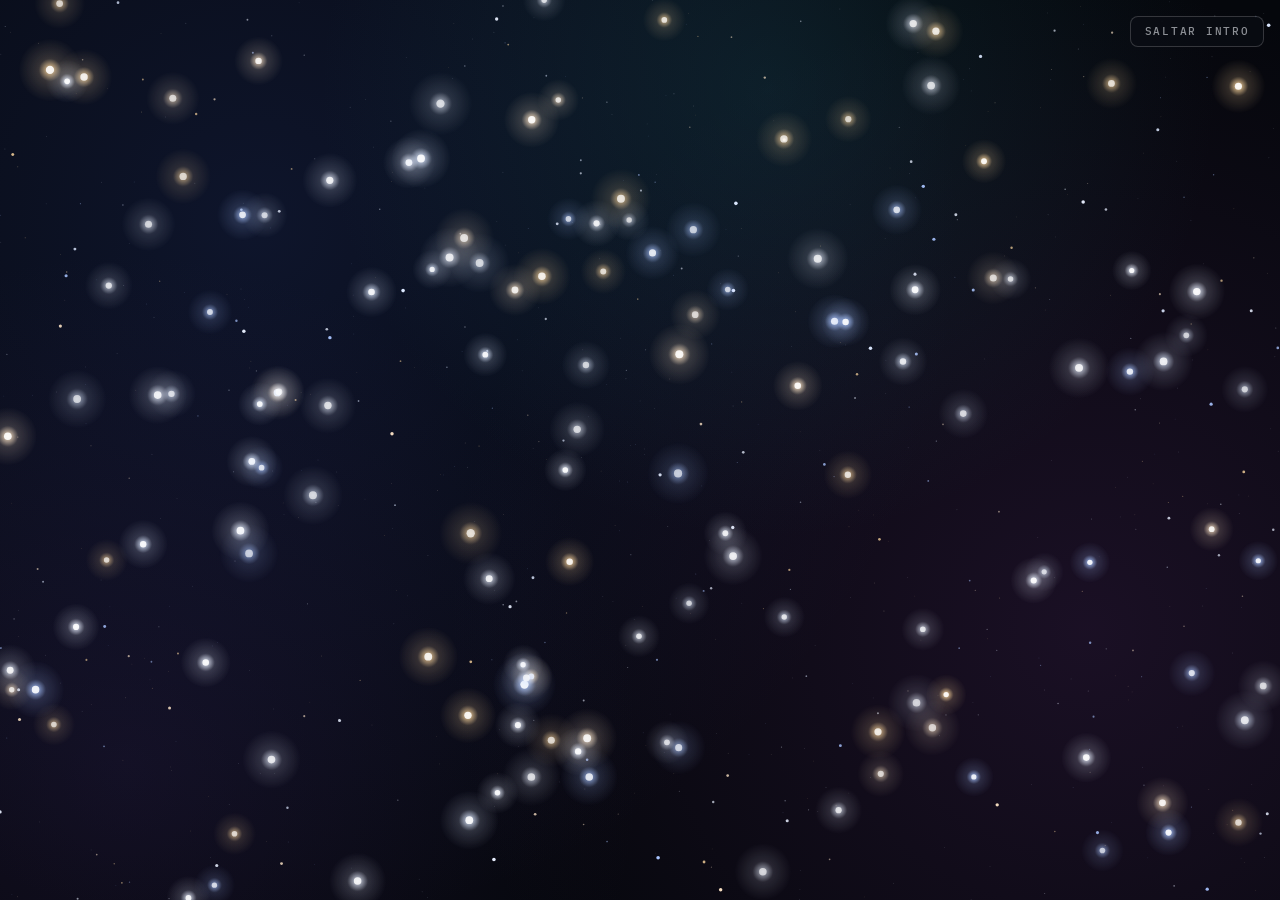
==== intro.html @ cb4dc79b "Intro animado (prueba): las estrellas forman ORDENA, TEJE y DESPIERTA y nace M42 antes del logo Pági" ====
<!doctype html>
<html lang="es">
<head>
<meta charset="utf-8">
<meta name="viewport" content="width=device-width, initial-scale=1, viewport-fit=cover">
<title>Astraloom · Intro</title>
<link rel="preconnect" href="https://fonts.googleapis.com">
<link rel="preconnect" href="https://fonts.gstatic.com" crossorigin>
<link href="https://fonts.googleapis.com/css2?family=Cormorant+Garamond:wght@600&family=IBM+Plex+Mono:wght@400;500&family=Inter:wght@200;300;400;500&display=swap" rel="stylesheet">
<style>
  /* Astraloom · intro animado: las estrellas forman palabras jugando como en el juego.
     ORDENA (Aprendiz: las estrellas vuelan a sus huecos), TEJE (Tejedora: hilos de luz),
     DESPIERTA (las estrellas se reúnen y nace una nebulosa) y, al final, el logo. */
  :root { --noche: #05070c; --bruma: #e6e9ef; --bruma-suave: #e6e9ef99; --azul: #7fa8f0; color-scheme: dark; }
  * { box-sizing: border-box; }
  html, body { margin: 0; height: 100%; background: var(--noche); color: var(--bruma); overflow: hidden; font: 15px/1.5 'Inter', system-ui, sans-serif; }
  canvas { position: fixed; inset: 0; width: 100%; height: 100%; display: block; }
  .rotulo { position: fixed; left: 0; right: 0; bottom: max(14vh, 96px); text-align: center; padding: 0 16px; pointer-events: none; }
  .rotulo p { margin: 0; opacity: 0; transform: translateY(12px); transition: opacity .9s ease, transform .9s cubic-bezier(.2, .8, .2, 1); }
  .rotulo.visible p { opacity: 1; transform: none; }
  .rotulo.visible p + p { transition-delay: .25s; }
  .paso { font: 500 .72rem/1 'IBM Plex Mono', monospace; letter-spacing: .22em; text-transform: uppercase; color: var(--azul); margin-bottom: .7rem !important; }
  .frase { font-size: clamp(1rem, 3.6vw, 1.35rem); font-weight: 300; color: var(--bruma); }
  .final { position: fixed; left: 0; right: 0; top: 58%; text-align: center; padding: 0 16px; pointer-events: none; }
  .final > * { opacity: 0; transform: translateY(16px); transition: opacity 1s ease, transform 1s cubic-bezier(.2, .8, .2, 1); }
  .final.visible > * { opacity: 1; transform: none; }
  .final.visible > :nth-child(2) { transition-delay: .35s; }
  .final.visible > :nth-child(3) { transition-delay: .8s; }
  .marca { font: 600 clamp(2.6rem, 10vw, 4.2rem)/1.1 'Cormorant Garamond', Georgia, serif; margin: 0; letter-spacing: .01em; }
  .lema { color: var(--bruma-suave); margin: .3rem 0 1.6rem; font-size: clamp(.95rem, 3.4vw, 1.1rem); }
  .botones { display: flex; gap: .75rem; justify-content: center; flex-wrap: wrap; pointer-events: auto; }
  .boton { font: inherit; font-size: 1rem; padding: .75rem 1.2rem; min-width: 150px; border-radius: 8px; border: 1px solid #ffffff2e; background: #0a0d15b3; color: var(--bruma); cursor: pointer; text-decoration: none; }
  .boton:hover { border-color: #dce3f0; }
  .boton.principal { background: var(--azul); border-color: var(--azul); color: var(--noche); font-weight: 600; }
  .saltar { position: fixed; top: max(16px, env(safe-area-inset-top)); right: 16px; font: 500 .72rem/1 'IBM Plex Mono', monospace; letter-spacing: .16em; text-transform: uppercase; padding: .6rem .9rem; border-radius: 8px; border: 1px solid #ffffff2e; background: #0a0d15b3; color: var(--bruma-suave); cursor: pointer; transition: opacity .6s; }
  .saltar:hover { color: #fff; border-color: #ffffff59; }
  .saltar.oculto { opacity: 0; pointer-events: none; }
</style>
</head>
<body>
<canvas id="cielo" aria-hidden="true"></canvas>
<button class="saltar" id="saltar">Saltar intro</button>
<div class="rotulo" id="rotulo" aria-live="polite"><p class="paso"></p><p class="frase"></p></div>
<div class="final" id="final">
  <h1 class="marca">Astraloom</h1>
  <p class="lema">Devuelve las estrellas a su sitio y teje el cielo.</p>
  <div class="botones">
    <button class="boton" id="repetir">Ver otra vez</button>
    <a class="boton principal" href="https://claude.ai/artifact/EiVPPhq5S6vF5J548GAdyu" target="_top">Entrar al cielo</a>
  </div>
</div>
<script type="module">
// La nebulosa del final es la de Orión (M42), pintada con el mismo código que el juego.
import { pintarObjeto } from './src/nebulosas.js';

const M42 = { id: 'M42', forma: 'nebulosa_difusa', colores: [
  { hex: '#e0476a', peso: 0.55 }, { hex: '#3fd0c0', peso: 0.25 }, { hex: '#6f8fe8', peso: 0.15 }, { hex: '#2a1c22', peso: 0.05 }] };

{
  const lienzo = document.getElementById('cielo');
  const ctx = lienzo.getContext('2d');
  const rotulo = document.getElementById('rotulo');
  const final = document.getElementById('final');
  const saltar = document.getElementById('saltar');

  // ---------- utilidades ----------
  const clamp = (x, a = 0, b = 1) => Math.max(a, Math.min(b, x));
  const tramo = (t, a, b) => clamp((t - a) / (b - a));           // 0→1 entre a y b
  const suave = x => x * x * (3 - 2 * x);
  const suave3 = x => x < .5 ? 4 * x * x * x : 1 - Math.pow(-2 * x + 2, 3) / 2;
  const entra = x => x * x * x;                                  // acelera (se reúnen)
  const sale = x => 1 - Math.pow(1 - x, 3);
  function azar(semilla) { let s = semilla >>> 0; return () => ((s = (s * 1664525 + 1013904223) >>> 0) / 4294967296); }
  const r = azar(7);
  const gauss = () => { let u = 0; for (let i = 0; i < 6; i++) u += r(); return u - 3; };

  let W = 0, H = 0, dpr = 1;
  let fondo = null, nebulosa = null, brillos = {};
  let palabras = {}, estrellas = [], particulas = [];
  const POOL = 140;
  const TONOS = ['#e8efff', '#e8efff', '#dce8ff', '#a9c4ff', '#ffe6c8', '#ffd9a0'];

  // ---------- sprites de brillo (uno por color) ----------
  function sprite(hex) {
    if (brillos[hex]) return brillos[hex];
    const c = document.createElement('canvas'); c.width = c.height = 64;
    const g = c.getContext('2d'), grd = g.createRadialGradient(32, 32, 0, 32, 32, 32);
    grd.addColorStop(0, hex); grd.addColorStop(.12, hex + 'cc'); grd.addColorStop(.35, hex + '33'); grd.addColorStop(1, hex + '00');
    g.fillStyle = grd; g.fillRect(0, 0, 64, 64);
    return (brillos[hex] = c);
  }

  // ---------- fondo: espacio profundo con estrellas tenues ----------
  function pintarFondo() {
    fondo = document.createElement('canvas'); fondo.width = W * dpr; fondo.height = H * dpr;
    const g = fondo.getContext('2d'); g.scale(dpr, dpr);
    g.fillStyle = '#05070c'; g.fillRect(0, 0, W, H);
    const rr = azar(11);
    for (const [x, y, rad, col] of [[.2, .25, .55, '#2a3f8a'], [.85, .7, .5, '#5a2a6e'], [.6, .1, .35, '#1f5d6b'], [.1, .85, .4, '#3a2560']]) {
      const grd = g.createRadialGradient(x * W, y * H, 0, x * W, y * H, rad * Math.max(W, H));
      grd.addColorStop(0, col + '40'); grd.addColorStop(1, col + '00');
      g.fillStyle = grd; g.fillRect(0, 0, W, H);
    }
    const n = Math.round(W * H / 1800);
    for (let i = 0; i < n; i++) {
      const b = Math.pow(rr(), 5), x = rr() * W, y = rr() * H;
      g.globalAlpha = .25 + b * .75; g.fillStyle = TONOS[(rr() * TONOS.length) | 0];
      g.beginPath(); g.arc(x, y, .4 + b * 1.4, 0, Math.PI * 2); g.fill();
    }
    g.globalAlpha = 1;
  }

  // ---------- nebulosa: M42 pintada punto a punto, como al despertarla en el juego ----------
  function pintarNebulosa() { nebulosa = pintarObjeto(M42, 900, 1.3); }

  function gaussR(rr) { let u = 0; for (let i = 0; i < 6; i++) u += rr(); return (u - 3) / 1.4; }
  function hexA(hex, a) { const n = parseInt(hex.slice(1), 16); return `rgba(${n >> 16},${(n >> 8) & 255},${n & 255},${a})`; }

  // ---------- palabras hechas de estrellas ----------
  // Se escribe la palabra con letra fina en un lienzo oculto, se toman puntos repartidos
  // por sus trazos (muestreo del punto más lejano) y cada letra se une como una
  // constelación (árbol de distancias mínimas).
  function muestrear(texto, porLetra) {
    const c = document.createElement('canvas'); c.width = W; c.height = H;
    const g = c.getContext('2d');
    let fs = Math.min(H * .26, 200);
    g.font = `200 ${fs}px Inter, system-ui, sans-serif`;
    const ancho = g.measureText(texto).width;
    if (ancho > W * .92) fs *= W * .92 / ancho;
    g.font = `200 ${fs}px Inter, system-ui, sans-serif`;
    // En pantallas estrechas las letras salen pequeñas: menos estrellas por letra, para que se lean.
    porLetra = Math.min(porLetra, Math.max(8, Math.round(fs / 6.5)));
    const total = g.measureText(texto).width, x0 = (W - total) / 2, y0 = H * .42;
    g.textBaseline = 'middle'; g.fillStyle = '#fff';
    // límites de cada letra
    const limites = []; let acum = x0;
    for (const ch of texto) { const w = g.measureText(ch).width; limites.push([acum, acum + w]); acum += w; }
    g.fillText(texto, x0, y0);
    const datos = g.getImageData(0, 0, W, H).data, paso = Math.max(1, Math.round(fs / 90));
    const cand = [];
    for (let y = 0; y < H; y += paso) for (let x = 0; x < W; x += paso) if (datos[(y * W + x) * 4 + 3] > 140) cand.push([x, y]);
    const puntos = [];
    limites.forEach(([a, b], li) => {
      const mios = cand.filter(([x]) => x >= a && x < b);
      if (!mios.length) return;
      // punto más lejano: empieza por el de más arriba a la izquierda
      const elegidos = [mios.reduce((m, p) => (p[0] + p[1] < m[0] + m[1] ? p : m))];
      const dist = mios.map(p => Math.hypot(p[0] - elegidos[0][0], p[1] - elegidos[0][1]));
      while (elegidos.length < porLetra) {
        let k = 0; for (let i = 1; i < mios.length; i++) if (dist[i] > dist[k]) k = i;
        if (dist[k] < fs * .04) break;
        elegidos.push(mios[k]);
        for (let i = 0; i < mios.length; i++) dist[i] = Math.min(dist[i], Math.hypot(mios[i][0] - mios[k][0], mios[i][1] - mios[k][1]));
      }
      const base = puntos.length;
      elegidos.forEach(p => puntos.push({ x: p[0], y: p[1], letra: li }));
      // árbol de distancias mínimas (Prim) dentro de la letra: sus aristas son los hilos
      const locales = [];
      const n = elegidos.length, dentro = [0], fuera = new Set(Array.from({ length: n - 1 }, (_, i) => i + 1));
      while (fuera.size) {
        let mejor = null;
        for (const i of dentro) for (const j of fuera) {
          const d = Math.hypot(elegidos[i][0] - elegidos[j][0], elegidos[i][1] - elegidos[j][1]);
          if (!mejor || d < mejor[2]) mejor = [i, j, d];
        }
        dentro.push(mejor[1]); fuera.delete(mejor[1]);
        locales.push([mejor[0], mejor[1], mejor[2]]);
      }
      // Cierra las letras redondas (O, D…): une sus dos puntas sueltas.
      const grado = new Array(n).fill(0); locales.forEach(([a, b]) => { grado[a]++; grado[b]++; });
      const medio = locales.map(l => l[2]).sort((a, b) => a - b)[locales.length >> 1] || 0;
      const puntas = grado.map((g, i) => (g === 1 ? i : -1)).filter(i => i >= 0);
      if ('ODQB'.includes(texto[li])) for (let a = 0; a < puntas.length; a++) for (let b = a + 1; b < puntas.length; b++) {
        const A = elegidos[puntas[a]], B = elegidos[puntas[b]], d = Math.hypot(A[0] - B[0], A[1] - B[1]);
        if (d < medio * 5 && grado[puntas[a]] === 1 && grado[puntas[b]] === 1) { locales.push([puntas[a], puntas[b], d]); grado[puntas[a]]++; grado[puntas[b]]++; }
      }
      locales.forEach(([a, b]) => palabraAristas.push([base + a, base + b]));
    });
    const res = { puntos, aristas: palabraAristas, fs };
    palabraAristas = [];
    return res;
  }
  let palabraAristas = [];

  function preparar() {
    dpr = Math.min(2, devicePixelRatio || 1); W = innerWidth; H = innerHeight;
    lienzo.width = W * dpr; lienzo.height = H * dpr; ctx.setTransform(dpr, 0, 0, dpr, 0, 0);
    pintarFondo(); if (!nebulosa) pintarNebulosa();
    palabras = { ORDENA: muestrear('ORDENA', 13), TEJE: muestrear('TEJE', 15), DESPIERTA: muestrear('DESPIERTA', 13) };
    for (const p of Object.values(palabras)) p.orden = p.puntos.map((_, i) => i).sort((a, b) => p.puntos[a].x - p.puntos[b].x || p.puntos[a].y - p.puntos[b].y);
    // las estrellas del juego: empiezan sueltas por el cielo
    const rr = azar(3);
    estrellas = Array.from({ length: POOL }, (_, i) => ({
      x0: rr() * W, y0: rr() * H, deriva: [(rr() - .5) * 14, (rr() - .5) * 14],
      tono: TONOS[(rr() * TONOS.length) | 0], tam: .8 + rr() * .5, retraso: rr(), fase: rr() * 6.28,
    }));
    // partículas del estallido
    particulas = Array.from({ length: 130 }, () => {
      const ang = rr() * Math.PI * 2, v = 60 + rr() * Math.min(W, H) * .55;
      return { vx: Math.cos(ang) * v, vy: Math.sin(ang) * v, tam: .8 + rr() * 2, tono: ['#e0476a', '#3fd0c0', '#a9c4ff', '#ffffff'][(rr() * 4) | 0] };
    });
  }

  // Posición de cada estrella en la palabra: la i-ésima estrella va al i-ésimo punto de izquierda a derecha.
  function destino(palabra, i) {
    const p = palabras[palabra]; if (!p || i >= p.orden.length) return null;
    return p.puntos[p.orden[i]];
  }
  // A qué estrella le toca el punto k de una palabra (inverso de destino).
  function estrellaDe(palabra, k) { return palabras[palabra].orden.indexOf(k); }

  // ---------- guion (segundos) ----------
  const G = {
    ordena: [1.4, 6.6], teje: [6.6, 12.4], despierta: [12.4, 16.2], reunir: [16.2, 17.4],
    destello: 17.4, logo: [19.6, 22.6], fin: 23.2,
  };
  const ESCENAS = [
    [1.8, 6.3, '01 · Aprendiz', 'Devuelve cada estrella a su hueco'],
    [7.2, 12.0, '02 · Tejedora', 'Une sus estrellas con hilos de luz'],
    [13.0, 16.6, '03 · Despertar', 'y despierta lo que duerme en el cielo'],
  ];

  function posicion(e, i, t) {
    const dx = Math.sin(t * .2 + e.fase) * 6, dy = Math.cos(t * .17 + e.fase) * 6;
    const suelta = { x: e.x0 + e.deriva[0] * t + dx, y: e.y0 + e.deriva[1] * t + dy };
    // tramos: suelta → ORDENA → TEJE → DESPIERTA → centro
    const a = destino('ORDENA', i), b = destino('TEJE', i), c = destino('DESPIERTA', i);
    const cx = W / 2, cy = H * .42;
    let p = suelta, alfa = clamp(t / 1.2) * .9;
    const viaje = (desde, hasta, t0, dur) => {
      const u = suave3(tramo(t, t0 + e.retraso * .9, t0 + e.retraso * .9 + dur));
      if (!hasta) return { p: desde, u };
      // curva suave: se arquea un poco al viajar
      const mx = (desde.x + hasta.x) / 2 + (desde.y - hasta.y) * .18, my = (desde.y + hasta.y) / 2 + (hasta.x - desde.x) * .18;
      const x = (1 - u) * (1 - u) * desde.x + 2 * (1 - u) * u * mx + u * u * hasta.x;
      const y = (1 - u) * (1 - u) * desde.y + 2 * (1 - u) * u * my + u * u * hasta.y;
      return { p: { x, y }, u };
    };
    // 1) a los huecos de ORDENA
    let v = viaje(suelta, a, 2.0, 1.3); p = v.p;
    if (!a) alfa *= 1 - .75 * suave(tramo(t, 2, 3.5));
    // 2) a TEJE
    if (t > 6.6) { v = viaje(a || p, b, 6.6, 1.1); p = v.p; if (!b) alfa = .9 * (1 - suave(tramo(t, 6.6, 7.6))) + (a ? 0 : .22); }
    // 3) a DESPIERTA
    if (t > 12.4) { v = viaje(b || p, c, 12.4, 1.0); p = v.p; if (c) alfa = Math.max(alfa, suave(tramo(t, 12.4, 13.2)) * .9); }
    // 4) todas se reúnen en el centro y se apagan en el destello
    if (t > G.reunir[0]) {
      const u = entra(tramo(t, G.reunir[0] + e.retraso * .3, G.reunir[1]));
      p = { x: p.x + (cx - p.x) * u, y: p.y + (cy - p.y) * u };
      alfa *= c || a || b ? 1 : 0;
      if (t > G.destello) alfa = 0;
    }
    return { x: p.x, y: p.y, alfa: clamp(alfa) };
  }

  // ---------- dibujo de cada fotograma ----------
  function estrella(x, y, tam, tono, alfa, destello = 0) {
    if (alfa <= .01) return;
    const s = sprite(tono), R = tam * 9 * (1 + destello * .7);
    ctx.globalAlpha = alfa; ctx.drawImage(s, x - R, y - R, R * 2, R * 2);
    ctx.fillStyle = '#ffffff'; ctx.beginPath(); ctx.arc(x, y, tam * 1.15, 0, Math.PI * 2); ctx.fill();
    ctx.globalAlpha = 1;
  }

  function hilos(t, nombre, t0, dur, desvanece, pos) {
    const p = palabras[nombre];
    const E = p.aristas.length, cada = dur / E;
    const fuera = desvanece ? 1 - suave(tramo(t, desvanece, desvanece + .8)) : 1;
    if (fuera <= 0) return;
    ctx.lineCap = 'round';
    p.aristas.forEach(([ka, kb], j) => {
      const u = sale(tramo(t, t0 + j * cada, t0 + j * cada + .35));
      if (u <= 0) return;
      const A = pos[estrellaDe(nombre, ka)], B = pos[estrellaDe(nombre, kb)];
      if (!A || !B) return;
      const x = A.x + (B.x - A.x) * u, y = A.y + (B.y - A.y) * u;
      ctx.strokeStyle = `rgba(220,232,255,${.75 * fuera})`; ctx.lineWidth = Math.max(1, p.fs * .012);
      ctx.shadowColor = 'rgba(143,180,255,.9)'; ctx.shadowBlur = 8;
      ctx.beginPath(); ctx.moveTo(A.x, A.y); ctx.lineTo(x, y); ctx.stroke();
      ctx.shadowBlur = 0;
      if (u < 1) estrella(x, y, 1.6, '#8fb4ff', .9 * fuera, .4); // la punta del hilo que se teje
    });
  }

  function huecos(t) { // los aros de Aprendiz, donde caerá cada estrella
    const p = palabras.ORDENA, a = suave(tramo(t, 1.2, 2.2)) * (1 - suave(tramo(t, 6.4, 7.2)));
    if (a <= 0) return;
    const rad = Math.max(3.5, p.fs * .035);
    p.puntos.forEach((q, k) => {
      const i = estrellaDe('ORDENA', k), e = estrellas[i];
      const llega = 2.0 + e.retraso * .9 + 1.3, lleno = tramo(t, llega - .05, llega + .5);
      ctx.strokeStyle = `rgba(127,168,240,${a * (.45 + .4 * lleno)})`; ctx.lineWidth = 1;
      ctx.beginPath(); ctx.arc(q.x, q.y, rad * (1 + .6 * lleno * (1 - lleno) * 4 * .25), 0, Math.PI * 2); ctx.stroke();
      if (lleno > 0 && lleno < 1) { // pequeño destello al encajar
        ctx.strokeStyle = `rgba(220,232,255,${(1 - lleno) * .8 * a})`;
        ctx.beginPath(); ctx.arc(q.x, q.y, rad * (1 + lleno * 2.4), 0, Math.PI * 2); ctx.stroke();
      }
    });
  }

  function despertar(t) {
    const cx = W / 2, cy = H * .42, M = Math.min(W, H);
    // destello y onda
    const f = tramo(t, G.destello, G.destello + 1.6);
    if (f > 0 && f < 1) {
      const grd = ctx.createRadialGradient(cx, cy, 0, cx, cy, M * .25 * (.3 + f));
      grd.addColorStop(0, `rgba(255,255,255,${(1 - f) * .95})`); grd.addColorStop(1, 'rgba(255,255,255,0)');
      ctx.fillStyle = grd; ctx.fillRect(0, 0, W, H);
      ctx.strokeStyle = `rgba(160,190,255,${(1 - f) * .7})`; ctx.lineWidth = 2.5 * (1 - f) + .3;
      ctx.beginPath(); ctx.arc(cx, cy, 12 + M * .7 * sale(f), 0, Math.PI * 2); ctx.stroke();
    }
    // estallido de estrellitas con los colores del gas
    const pe = tramo(t, G.destello + .1, G.destello + 2.2);
    if (pe > 0 && pe < 1) for (const q of particulas) {
      const u = sale(pe);
      estrella(cx + q.vx * u, cy + q.vy * u * .8, q.tam * .6, q.tono, (1 - pe * pe) * .9);
    }
    // la nebulosa crece; al final se recoge en el corazón del logo
    const n = suave3(tramo(t, G.destello + .2, G.destello + 2.8));
    const recoge = suave3(tramo(t, G.logo[0] - .2, G.logo[0] + 1.6));
    if (n > 0) {
      const lado = M * .95 * (.25 + .75 * n) * (1 - .62 * recoge);
      ctx.globalAlpha = n * (1 - .45 * recoge);
      ctx.globalCompositeOperation = 'lighter';
      ctx.save(); ctx.translate(cx, cy - recoge * H * .1); ctx.rotate(t * .03);
      ctx.drawImage(nebulosa, -lado / 2, -lado / 2, lado, lado);
      ctx.restore();
      ctx.globalCompositeOperation = 'source-over'; ctx.globalAlpha = 1;
    }
  }

  // El símbolo del logo: cuatro cuartos de 8 hilos, tejidos uno a uno (como en el juego).
  function logo(t) {
    const u0 = G.logo[0] + .6; if (t < u0) return;
    const M = Math.min(W, H), lado = Math.min(M * .42, 260), cx = W / 2, cy = H * .42 - H * .1, k = lado / 100;
    const hilosLogo = [];
    for (let j = 0; j < 8; j++) {
      const v = 4.6667 * (8 - j), hz = 4.6667 * (j + 1);
      for (const [sx, sy] of [[1, 1], [1, -1], [-1, -1], [-1, 1]]) hilosLogo.push([0, sy * v, sx * hz, 0]);
    }
    ctx.lineCap = 'round'; ctx.lineWidth = Math.max(.7, .5 * k);
    hilosLogo.forEach(([x1, y1, x2, y2], i) => {
      const u = sale(tramo(t, u0 + i * .055, u0 + i * .055 + .45)); if (u <= 0) return;
      ctx.strokeStyle = 'rgba(220,227,240,.95)';
      ctx.beginPath(); ctx.moveTo(cx + x1 * k, cy + y1 * k); ctx.lineTo(cx + (x1 + (x2 - x1) * u) * k, cy + (y1 + (y2 - y1) * u) * k); ctx.stroke();
    });
    const nucleo = tramo(t, u0 + 32 * .055, u0 + 32 * .055 + .6);
    estrella(cx, cy, 2.2, '#dce3f0', nucleo);
    // la luz azul del centro respira despacio
    if (nucleo > 0) {
      const resp = .8 + .2 * Math.sin((t - u0) * .9);
      const grd = ctx.createRadialGradient(cx, cy, 0, cx, cy, 26 * k);
      grd.addColorStop(0, `rgba(127,168,240,${.55 * nucleo * resp})`); grd.addColorStop(.45, `rgba(127,168,240,${.2 * nucleo * resp})`); grd.addColorStop(1, 'rgba(127,168,240,0)');
      ctx.fillStyle = grd; ctx.beginPath(); ctx.arc(cx, cy, 26 * k, 0, Math.PI * 2); ctx.fill();
    }
  }

  function fotograma(t) {
    ctx.globalAlpha = 1; ctx.drawImage(fondo, 0, 0, W, H);
    // el cielo se apaga un poco durante la reunión, como en el juego
    const velo = suave(tramo(t, G.reunir[0] - .4, G.reunir[1])) * (1 - suave(tramo(t, G.destello + .5, G.destello + 2.5)));
    if (velo > 0) { ctx.fillStyle = `rgba(0,0,0,${velo * .45})`; ctx.fillRect(0, 0, W, H); }
    huecos(t);
    const pos = estrellas.map((e, i) => posicion(e, i, t));
    if (t > 7.2 && t < 13) hilos(t, 'TEJE', 7.9, 3.2, 12.2, pos);
    if (t > 13 && t < G.reunir[1]) hilos(t, 'DESPIERTA', 13.5, 1.7, G.reunir[0], pos);
    const fsOrd = palabras.ORDENA.fs;
    estrellas.forEach((e, i) => {
      const p = pos[i];
      const llega = 2.0 + e.retraso * .9 + 1.3, chispa = destino('ORDENA', i) ? clamp(1 - Math.abs(t - llega) / .35) : 0;
      const tw = .85 + .15 * Math.sin(t * 2.2 + e.fase);
      estrella(p.x, p.y, Math.max(1.3, fsOrd * .014) * e.tam, e.tono, p.alfa * tw, chispa);
    });
    despertar(t);
    logo(t);
  }

  // ---------- reloj, rótulos y controles ----------
  let inicio = performance.now(), saltoA = null, rotuloActual = -1, finalVisible = false;
  function rotular(t) {
    const i = ESCENAS.findIndex(([a, b]) => t >= a && t < b);
    if (i !== rotuloActual) {
      rotuloActual = i;
      rotulo.classList.remove('visible');
      if (i >= 0) setTimeout(() => {
        rotulo.querySelector('.paso').textContent = ESCENAS[i][2];
        rotulo.querySelector('.frase').textContent = ESCENAS[i][3];
        rotulo.classList.add('visible');
      }, 450);
    }
    const f = t >= G.fin;
    if (f !== finalVisible) { finalVisible = f; final.classList.toggle('visible', f); saltar.classList.toggle('oculto', f); }
  }
  function bucle(ahora) {
    const t = (ahora - inicio) / 1000;
    fotograma(t); rotular(t);
    requestAnimationFrame(bucle);
  }
  saltar.addEventListener('click', () => { inicio = performance.now() - G.logo[0] * 1000; });
  document.getElementById('repetir').addEventListener('click', () => { inicio = performance.now(); });
  let espera = 0;
  addEventListener('resize', () => { clearTimeout(espera); espera = setTimeout(preparar, 200); });

  (document.fonts?.ready || Promise.resolve()).then(() => document.fonts?.load?.('200 100px Inter')).catch(() => {}).then(() => {
    preparar(); inicio = performance.now(); requestAnimationFrame(bucle);
  });
}
</script>
</body>
</html>
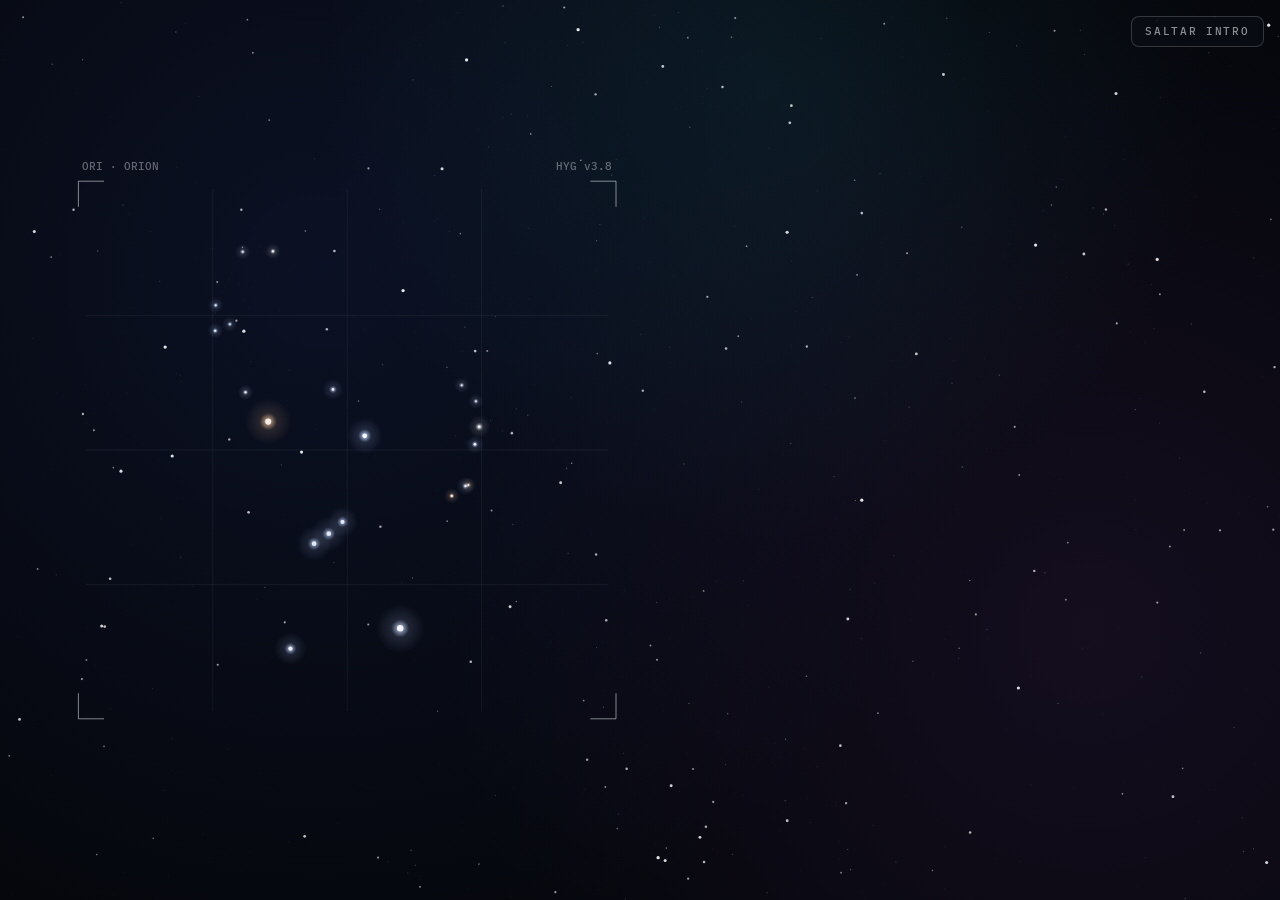
==== commit 71818b74: "Intro: versión elegante estilo NASA con la figura real de Orión Fuera las letras de estrellas. Visor" ====
--- a/intro.html
+++ b/intro.html
@@ -6,33 +6,45 @@
 <title>Astraloom · Intro</title>
 <link rel="preconnect" href="https://fonts.googleapis.com">
 <link rel="preconnect" href="https://fonts.gstatic.com" crossorigin>
-<link href="https://fonts.googleapis.com/css2?family=Cormorant+Garamond:wght@600&family=IBM+Plex+Mono:wght@400;500&family=Inter:wght@200;300;400;500&display=swap" rel="stylesheet">
+<link href="https://fonts.googleapis.com/css2?family=Cormorant+Garamond:wght@600&family=IBM+Plex+Mono:wght@400;500&family=Inter:wght@200;300;400&display=swap" rel="stylesheet">
 <style>
-  /* Astraloom · intro animado: las estrellas forman palabras jugando como en el juego.
-     ORDENA (Aprendiz: las estrellas vuelan a sus huecos), TEJE (Tejedora: hilos de luz),
-     DESPIERTA (las estrellas se reúnen y nace una nebulosa) y, al final, el logo. */
-  :root { --noche: #05070c; --bruma: #e6e9ef; --bruma-suave: #e6e9ef99; --azul: #7fa8f0; color-scheme: dark; }
+  /* Astraloom · intro animado, estilo observatorio: la figura real de Orión en un visor,
+     y al lado, en letra limpia, lo que se hace en cada nivel. Ordena (Aprendiz), Teje
+     (Tejedora) y Despierta (nace M42, la nebulosa que duerme en Orión). Al final, el logo. */
+  :root { --noche: #05070c; --bruma: #e6e9ef; --bruma-suave: #e6e9ef99; --tenue: #e6e9ef59; --azul: #7fa8f0; color-scheme: dark; }
   * { box-sizing: border-box; }
   html, body { margin: 0; height: 100%; background: var(--noche); color: var(--bruma); overflow: hidden; font: 15px/1.5 'Inter', system-ui, sans-serif; }
   canvas { position: fixed; inset: 0; width: 100%; height: 100%; display: block; }
-  .rotulo { position: fixed; left: 0; right: 0; bottom: max(14vh, 96px); text-align: center; padding: 0 16px; pointer-events: none; }
-  .rotulo p { margin: 0; opacity: 0; transform: translateY(12px); transition: opacity .9s ease, transform .9s cubic-bezier(.2, .8, .2, 1); }
-  .rotulo.visible p { opacity: 1; transform: none; }
-  .rotulo.visible p + p { transition-delay: .25s; }
-  .paso { font: 500 .72rem/1 'IBM Plex Mono', monospace; letter-spacing: .22em; text-transform: uppercase; color: var(--azul); margin-bottom: .7rem !important; }
-  .frase { font-size: clamp(1rem, 3.6vw, 1.35rem); font-weight: 300; color: var(--bruma); }
-  .final { position: fixed; left: 0; right: 0; top: 58%; text-align: center; padding: 0 16px; pointer-events: none; }
-  .final > * { opacity: 0; transform: translateY(16px); transition: opacity 1s ease, transform 1s cubic-bezier(.2, .8, .2, 1); }
+
+  /* Bloque de texto de cada escena */
+  .panel { position: fixed; pointer-events: none; }
+  .escena { position: absolute; inset: 0 auto auto 0; width: 100%; opacity: 0; transition: opacity .8s ease, transform .8s ease; }
+  .escena.activa { opacity: 1; }
+  .escena.sale { opacity: 0; transform: translateY(-10px); }
+  .indice { display: flex; align-items: center; gap: .8rem; font: 500 .7rem/1 'IBM Plex Mono', monospace; letter-spacing: .24em; text-transform: uppercase; color: var(--azul); }
+  .indice i { display: block; height: 1px; width: 0; background: var(--azul); opacity: .7; transition: width 1.2s cubic-bezier(.2, .8, .2, 1) .2s; }
+  .activa .indice i { width: 48px; }
+  .palabra { margin: .9rem 0 .7rem; font: 200 clamp(2rem, 4.8vw, 4.2rem)/1 'Inter', system-ui, sans-serif; text-transform: uppercase; letter-spacing: .26em; white-space: nowrap; }
+  .palabra span { display: inline-block; opacity: 0; transform: translateY(.35em); filter: blur(6px);
+    transition: opacity .9s ease, transform 1.1s cubic-bezier(.2, .8, .2, 1), filter .9s ease; transition-delay: calc(var(--i) * 70ms + .15s); }
+  .activa .palabra span { opacity: 1; transform: none; filter: none; }
+  .frase { margin: 0; font-weight: 300; font-size: clamp(.98rem, 2.6vw, 1.15rem); color: var(--bruma-suave); opacity: 0; transition: opacity 1s ease .7s; }
+  .dato { margin-top: 1.4rem; display: flex; gap: 1.6rem; font: 400 .72rem/1.4 'IBM Plex Mono', monospace; letter-spacing: .12em; text-transform: uppercase; color: var(--tenue); opacity: 0; transition: opacity 1s ease 1s; }
+  .dato b { display: block; font: 400 1.35rem/1.2 'IBM Plex Mono', monospace; letter-spacing: .04em; color: var(--bruma); font-variant-numeric: tabular-nums; }
+  .activa .frase, .activa .dato { opacity: 1; }
+
+  .final { position: fixed; left: 0; right: 0; text-align: center; padding: 0 16px; pointer-events: none; }
+  .final > * { opacity: 0; transform: translateY(16px); transition: opacity 1s ease, transform 1.1s cubic-bezier(.2, .8, .2, 1); }
   .final.visible > * { opacity: 1; transform: none; }
   .final.visible > :nth-child(2) { transition-delay: .35s; }
   .final.visible > :nth-child(3) { transition-delay: .8s; }
-  .marca { font: 600 clamp(2.6rem, 10vw, 4.2rem)/1.1 'Cormorant Garamond', Georgia, serif; margin: 0; letter-spacing: .01em; }
+  .marca { font: 600 clamp(2.6rem, 9vw, 4.2rem)/1.1 'Cormorant Garamond', Georgia, serif; margin: 0; }
   .lema { color: var(--bruma-suave); margin: .3rem 0 1.6rem; font-size: clamp(.95rem, 3.4vw, 1.1rem); }
   .botones { display: flex; gap: .75rem; justify-content: center; flex-wrap: wrap; pointer-events: auto; }
   .boton { font: inherit; font-size: 1rem; padding: .75rem 1.2rem; min-width: 150px; border-radius: 8px; border: 1px solid #ffffff2e; background: #0a0d15b3; color: var(--bruma); cursor: pointer; text-decoration: none; }
   .boton:hover { border-color: #dce3f0; }
   .boton.principal { background: var(--azul); border-color: var(--azul); color: var(--noche); font-weight: 600; }
-  .saltar { position: fixed; top: max(16px, env(safe-area-inset-top)); right: 16px; font: 500 .72rem/1 'IBM Plex Mono', monospace; letter-spacing: .16em; text-transform: uppercase; padding: .6rem .9rem; border-radius: 8px; border: 1px solid #ffffff2e; background: #0a0d15b3; color: var(--bruma-suave); cursor: pointer; transition: opacity .6s; }
+  .saltar { position: fixed; top: max(16px, env(safe-area-inset-top)); right: 16px; z-index: 2; font: 500 .7rem/1 'IBM Plex Mono', monospace; letter-spacing: .16em; text-transform: uppercase; padding: .6rem .9rem; border-radius: 8px; border: 1px solid #ffffff2e; background: #0a0d15b3; color: var(--bruma-suave); cursor: pointer; transition: opacity .6s; }
   .saltar:hover { color: #fff; border-color: #ffffff59; }
   .saltar.oculto { opacity: 0; pointer-events: none; }
 </style>
@@ -40,7 +52,26 @@
 <body>
 <canvas id="cielo" aria-hidden="true"></canvas>
 <button class="saltar" id="saltar">Saltar intro</button>
-<div class="rotulo" id="rotulo" aria-live="polite"><p class="paso"></p><p class="frase"></p></div>
+<div class="panel" id="panel" aria-live="polite">
+  <section class="escena" data-n="0">
+    <div class="indice"><span>01 / 03 · Aprendiz</span><i></i></div>
+    <h2 class="palabra">Ordena</h2>
+    <p class="frase">Devuelve cada estrella a su hueco.</p>
+    <div class="dato"><span><b id="cuenta-estrellas">00 / 21</b>estrellas</span><span><b>Orion</b>constelación</span></div>
+  </section>
+  <section class="escena" data-n="1">
+    <div class="indice"><span>02 / 03 · Tejedora</span><i></i></div>
+    <h2 class="palabra">Teje</h2>
+    <p class="frase">Une sus estrellas con hilos de luz.</p>
+    <div class="dato"><span><b id="cuenta-hilos">00 / 24</b>hilos</span><span><b>AR 05h 30m</b>DEC +06° 28′</span></div>
+  </section>
+  <section class="escena" data-n="2">
+    <div class="indice"><span>03 / 03 · Despertar</span><i></i></div>
+    <h2 class="palabra">Despierta</h2>
+    <p class="frase">Y nace lo que dormía en el cielo.</p>
+    <div class="dato"><span><b>M42</b>Nebulosa de Orión</span><span><b>1.340</b>años luz</span></div>
+  </section>
+</div>
 <div class="final" id="final">
   <h1 class="marca">Astraloom</h1>
   <p class="lema">Devuelve las estrellas a su sitio y teje el cielo.</p>
@@ -50,361 +81,257 @@
   </div>
 </div>
 <script type="module">
-// La nebulosa del final es la de Orión (M42), pintada con el mismo código que el juego.
+// La nebulosa del final es M42, pintada con el mismo código que el juego.
 import { pintarObjeto } from './src/nebulosas.js';
 
 const M42 = { id: 'M42', forma: 'nebulosa_difusa', colores: [
   { hex: '#e0476a', peso: 0.55 }, { hex: '#3fd0c0', peso: 0.25 }, { hex: '#6f8fe8', peso: 0.15 }, { hex: '#2a1c22', peso: 0.05 }] };
 
-{
-  const lienzo = document.getElementById('cielo');
-  const ctx = lienzo.getContext('2d');
-  const rotulo = document.getElementById('rotulo');
-  const final = document.getElementById('final');
-  const saltar = document.getElementById('saltar');
-
-  // ---------- utilidades ----------
-  const clamp = (x, a = 0, b = 1) => Math.max(a, Math.min(b, x));
-  const tramo = (t, a, b) => clamp((t - a) / (b - a));           // 0→1 entre a y b
-  const suave = x => x * x * (3 - 2 * x);
-  const suave3 = x => x < .5 ? 4 * x * x * x : 1 - Math.pow(-2 * x + 2, 3) / 2;
-  const entra = x => x * x * x;                                  // acelera (se reúnen)
-  const sale = x => 1 - Math.pow(1 - x, 3);
-  function azar(semilla) { let s = semilla >>> 0; return () => ((s = (s * 1664525 + 1013904223) >>> 0) / 4294967296); }
-  const r = azar(7);
-  const gauss = () => { let u = 0; for (let i = 0; i < 6; i++) u += r(); return u - 3; };
-
-  let W = 0, H = 0, dpr = 1;
-  let fondo = null, nebulosa = null, brillos = {};
-  let palabras = {}, estrellas = [], particulas = [];
-  const POOL = 140;
-  const TONOS = ['#e8efff', '#e8efff', '#dce8ff', '#a9c4ff', '#ffe6c8', '#ffd9a0'];
-
-  // ---------- sprites de brillo (uno por color) ----------
-  function sprite(hex) {
-    if (brillos[hex]) return brillos[hex];
-    const c = document.createElement('canvas'); c.width = c.height = 64;
-    const g = c.getContext('2d'), grd = g.createRadialGradient(32, 32, 0, 32, 32, 32);
-    grd.addColorStop(0, hex); grd.addColorStop(.12, hex + 'cc'); grd.addColorStop(.35, hex + '33'); grd.addColorStop(1, hex + '00');
-    g.fillStyle = grd; g.fillRect(0, 0, 64, 64);
-    return (brillos[hex] = c);
-  }
-
-  // ---------- fondo: espacio profundo con estrellas tenues ----------
-  function pintarFondo() {
-    fondo = document.createElement('canvas'); fondo.width = W * dpr; fondo.height = H * dpr;
-    const g = fondo.getContext('2d'); g.scale(dpr, dpr);
-    g.fillStyle = '#05070c'; g.fillRect(0, 0, W, H);
-    const rr = azar(11);
-    for (const [x, y, rad, col] of [[.2, .25, .55, '#2a3f8a'], [.85, .7, .5, '#5a2a6e'], [.6, .1, .35, '#1f5d6b'], [.1, .85, .4, '#3a2560']]) {
-      const grd = g.createRadialGradient(x * W, y * H, 0, x * W, y * H, rad * Math.max(W, H));
-      grd.addColorStop(0, col + '40'); grd.addColorStop(1, col + '00');
-      g.fillStyle = grd; g.fillRect(0, 0, W, H);
+// Orión tal como lo proyecta el juego (contenido/datos, HYG v3.8 + Stellarium): [hip, x, y, magnitud, color].
+const ESTRELLAS = [[22449,.779,.451,3.19,'#fffef9'],[22509,.772,.397,4.35,'#cadaff'],[22549,.77,.488,3.68,'#bdd2ff'],[22730,.756,.574,5.33,'#ffc393'],[22797,.75,.576,3.71,'#bbd1ff'],[22845,.742,.363,4.64,'#d0deff'],[23123,.721,.597,4.47,'#ffcea6'],[24436,.612,.877,.18,'#c6d8ff'],[25336,.537,.47,1.64,'#b7cfff'],[25930,.49,.652,2.25,'#bbd1ff'],[26207,.47,.372,3.39,'#bcd2ff'],[26311,.461,.677,1.69,'#bad1ff'],[26727,.43,.698,1.74,'#b9d0ff'],[27366,.38,.92,2.07,'#bcd1ff'],[27913,.343,.08,4.39,'#fff6ed'],[27989,.333,.44,.45,'#ffc99c'],[28614,.285,.378,4.12,'#d8e3ff'],[28716,.279,.081,4.64,'#dfe7ff'],[29038,.252,.234,4.42,'#bcd2ff'],[29426,.221,.248,4.45,'#bbd1ff'],[29434,.222,.194,4.95,'#bdd2ff']];
+const LINEAS = [[26727,26311],[26311,25930],[29434,29426],[29434,28716],[28716,27913],[29426,29038],[29038,27913],[29426,28614],[28614,27989],[27989,26727],[26727,27366],[27366,24436],[24436,25930],[25930,25336],[25336,26207],[26207,27989],[25336,22449],[22449,22549],[22549,22730],[22730,22797],[22797,23123],[22449,22509],[22509,22845],[29038,28614]];
+const OBJETO = [.469, .781]; // M42, bajo el cinturón
+
+const lienzo = document.getElementById('cielo'), ctx = lienzo.getContext('2d');
+const panel = document.getElementById('panel'), final = document.getElementById('final'), saltar = document.getElementById('saltar');
+const escenas = [...panel.querySelectorAll('.escena')];
+const cuentaEstrellas = document.getElementById('cuenta-estrellas'), cuentaHilos = document.getElementById('cuenta-hilos');
+// Cada letra de la palabra entra por separado.
+for (const p of panel.querySelectorAll('.palabra')) p.innerHTML = [...p.textContent].map((c, i) => `<span style="--i:${i}">${c}</span>`).join('');
+
+// ---------- utilidades ----------
+const clamp = (x, a = 0, b = 1) => Math.max(a, Math.min(b, x));
+const tramo = (t, a, b) => clamp((t - a) / (b - a));
+const suave = x => x * x * (3 - 2 * x);
+const suave3 = x => x < .5 ? 4 * x * x * x : 1 - Math.pow(-2 * x + 2, 3) / 2;
+const sale = x => 1 - Math.pow(1 - x, 3);
+const entra = x => x * x * x;
+function azar(s) { s >>>= 0; return () => ((s = (s * 1664525 + 1013904223) >>> 0) / 4294967296); }
+const dos = n => String(n).padStart(2, '0');
+
+// ---------- guion (segundos) ----------
+const G = {
+  figura: [.8, 2.2],      // la figura se dibuja tenue
+  sueltan: [2.6, 3.5],    // las estrellas se sueltan
+  vuelven: 3.7,           // y vuelven una a una (0,15 s entre una y otra)
+  hilos: 8.0,             // hilos de luz (0,17 s entre uno y otro)
+  llamada: 13.2, reunir: [14.2, 15.6], destello: 15.6, nebulosa: [15.8, 18.6],
+  apagar: [19.4, 20.6], logo: 20.4, fin: 23.4,
+};
+const ESCENA = [[2.4, 7.6], [7.6, 13.0], [13.0, 19.4]];
+
+let W, H, dpr, S, ox, oy, fondo, nebulosa, sprites = {}, estrellas = [], chispas = [], vertical;
+const porHip = new Map();
+
+function sprite(hex) {
+  if (sprites[hex]) return sprites[hex];
+  const c = document.createElement('canvas'); c.width = c.height = 64;
+  const g = c.getContext('2d'), grd = g.createRadialGradient(32, 32, 0, 32, 32, 32);
+  grd.addColorStop(0, hex); grd.addColorStop(.12, hex + 'bb'); grd.addColorStop(.35, hex + '26'); grd.addColorStop(1, hex + '00');
+  g.fillStyle = grd; g.fillRect(0, 0, 64, 64);
+  return (sprites[hex] = c);
+}
+
+function preparar() {
+  dpr = Math.min(2, devicePixelRatio || 1); W = innerWidth; H = innerHeight;
+  lienzo.width = W * dpr; lienzo.height = H * dpr; ctx.setTransform(dpr, 0, 0, dpr, 0, 0);
+  vertical = W < H * 1.1;
+  // Visor cuadrado: arriba en el móvil, a la izquierda en pantallas anchas. El texto nunca lo pisa.
+  if (vertical) {
+    S = Math.min(W - 48, H * .5); ox = (W - S) / 2; oy = Math.max(64, H * .09);
+    Object.assign(panel.style, { left: `${ox}px`, top: `${oy + S + 34}px`, width: `${S}px` });
+  } else {
+    S = Math.min(H * .72, W * .42); ox = Math.max(40, W * .5 - S - 24); oy = (H - S) / 2;
+    Object.assign(panel.style, { left: `${W * .5 + 40}px`, top: `${oy + S * .26}px`, width: `${Math.min(520, W * .5 - 72)}px` });
+  }
+  final.style.top = `${vertical ? H * .5 : H * .56}px`;
+  // fondo: espacio profundo con estrellas tenues
+  fondo = document.createElement('canvas'); fondo.width = W * dpr; fondo.height = H * dpr;
+  const g = fondo.getContext('2d'); g.scale(dpr, dpr); const r = azar(11);
+  g.fillStyle = '#05070c'; g.fillRect(0, 0, W, H);
+  for (const [x, y, rad, col] of [[.25, .3, .55, '#22357a'], [.85, .7, .5, '#4a2560'], [.6, .1, .35, '#1a5260']]) {
+    const grd = g.createRadialGradient(x * W, y * H, 0, x * W, y * H, rad * Math.max(W, H));
+    grd.addColorStop(0, col + '38'); grd.addColorStop(1, col + '00'); g.fillStyle = grd; g.fillRect(0, 0, W, H);
+  }
+  for (let i = 0, n = W * H / 1600; i < n; i++) {
+    const b = Math.pow(r(), 5); g.globalAlpha = .2 + b * .7; g.fillStyle = b > .3 ? '#ffffff' : '#c9d6f0';
+    g.beginPath(); g.arc(r() * W, r() * H, .35 + b * 1.3, 0, 7); g.fill();
+  }
+  g.globalAlpha = 1;
+  // estrellas de Orión: posición en el visor y un sitio al que se sueltan
+  const rr = azar(5);
+  estrellas = ESTRELLAS.map(([hip, x, y, mag, color], i) => {
+    const e = { hip, x: ox + S * (.06 + x * .88), y: oy + S * (.06 + y * .88), color,
+      r: clamp(3.6 - mag * .62, 1.1, 3.6) * (S / 520), suelta: { x: ox + S * (.08 + rr() * .84), y: oy + S * (.08 + rr() * .84) }, fase: rr() * 6.28 };
+    porHip.set(hip, e); return e;
+  });
+  // orden de vuelta: de izquierda a derecha, como quien va colocando
+  estrellas.slice().sort((a, b) => a.x - b.x).forEach((e, k) => { e.vuelta = G.vuelven + k * .15; });
+  chispas = Array.from({ length: 60 }, () => ({ a: rr() * 6.28, d: S * (.25 + rr() * .45), r0: rr() * .35, tono: ['#e0476a', '#3fd0c0', '#a9c4ff', '#ffffff'][(rr() * 4) | 0] }));
+}
+
+// ---------- dibujo ----------
+function brillo(x, y, r, color, a, extra = 0) {
+  if (a <= .01) return;
+  const R = r * 7 * (1 + extra);
+  ctx.globalAlpha = a; ctx.drawImage(sprite(color), x - R, y - R, 2 * R, 2 * R);
+  ctx.fillStyle = '#fff'; ctx.beginPath(); ctx.arc(x, y, r * .9, 0, 7); ctx.fill(); ctx.globalAlpha = 1;
+}
+
+function visor(t, a) { // esquinas, retícula y rótulos, como en el juego
+  if (a <= 0) return;
+  const L = Math.min(26, S * .07), d = suave(tramo(t, .2, 1.4));
+  ctx.strokeStyle = `rgba(230,233,239,${.55 * a})`; ctx.lineWidth = 1;
+  for (const [x, y, sx, sy] of [[ox, oy, 1, 1], [ox + S, oy, -1, 1], [ox, oy + S, 1, -1], [ox + S, oy + S, -1, -1]]) {
+    ctx.beginPath(); ctx.moveTo(x, y + sy * L * d); ctx.lineTo(x, y); ctx.lineTo(x + sx * L * d, y); ctx.stroke();
+  }
+  ctx.strokeStyle = `rgba(230,233,239,${.06 * a * d})`;
+  for (let k = 1; k < 4; k++) {
+    ctx.beginPath(); ctx.moveTo(ox + S * k / 4, oy + 8); ctx.lineTo(ox + S * k / 4, oy + S - 8); ctx.stroke();
+    ctx.beginPath(); ctx.moveTo(ox + 8, oy + S * k / 4); ctx.lineTo(ox + S - 8, oy + S * k / 4); ctx.stroke();
+  }
+  ctx.font = `500 ${Math.max(9, S * .02)}px 'IBM Plex Mono', monospace`; ctx.fillStyle = `rgba(230,233,239,${.42 * a * d})`;
+  ctx.textBaseline = 'top'; ctx.fillText('ORI · ORION', ox + 4, oy - 20);
+  ctx.textAlign = 'right'; ctx.fillText('HYG v3.8', ox + S - 4, oy - 20); ctx.textAlign = 'left';
+}
+
+function fotograma(t) {
+  ctx.globalAlpha = 1; ctx.drawImage(fondo, 0, 0, W, H);
+  const apaga = 1 - suave(tramo(t, G.apagar[0], G.apagar[1])); // todo se recoge para el logo
+  visor(t, apaga);
+  const velo = suave(tramo(t, G.reunir[0] - .6, G.reunir[1])) * (1 - .6 * suave(tramo(t, G.destello + .6, G.nebulosa[1])));
+
+  // la figura tenue, como guía (Aprendiz) y luego los hilos tejidos (Tejedora)
+  const guia = suave(tramo(t, G.figura[0], G.figura[1])) * .16 * apaga;
+  ctx.lineCap = 'round';
+  LINEAS.forEach(([a, b], j) => {
+    const A = porHip.get(a), B = porHip.get(b);
+    const inicio = G.hilos + j * .17, u = sale(tramo(t, inicio, inicio + .4));
+    const dib = tramo(t, G.figura[0] + j * .05, G.figura[0] + j * .05 + .4);
+    if (guia > 0) { ctx.strokeStyle = `rgba(190,205,235,${guia * dib * (1 - u)})`; ctx.lineWidth = 1; ctx.setLineDash([2, 5]);
+      ctx.beginPath(); ctx.moveTo(A.x, A.y); ctx.lineTo(B.x, B.y); ctx.stroke(); ctx.setLineDash([]); }
+    if (u > 0) {
+      const pulso = 1 + .5 * Math.exp(-Math.pow((t - (G.hilos + LINEAS.length * .17 + .8)) / .35, 2)); // brilla al completarse
+      ctx.strokeStyle = `rgba(220,232,255,${.8 * apaga * (1 - .35 * velo) * Math.min(1, pulso)})`;
+      ctx.lineWidth = Math.max(1, S * .0028) * pulso; ctx.shadowColor = 'rgba(143,180,255,.9)'; ctx.shadowBlur = 6 * pulso;
+      const x = A.x + (B.x - A.x) * u, y = A.y + (B.y - A.y) * u;
+      ctx.beginPath(); ctx.moveTo(A.x, A.y); ctx.lineTo(x, y); ctx.stroke(); ctx.shadowBlur = 0;
+      if (u < 1) brillo(x, y, S * .004, '#8fb4ff', .9);
     }
-    const n = Math.round(W * H / 1800);
-    for (let i = 0; i < n; i++) {
-      const b = Math.pow(rr(), 5), x = rr() * W, y = rr() * H;
-      g.globalAlpha = .25 + b * .75; g.fillStyle = TONOS[(rr() * TONOS.length) | 0];
-      g.beginPath(); g.arc(x, y, .4 + b * 1.4, 0, Math.PI * 2); g.fill();
+  });
+  if (t > G.hilos) cuentaHilos.textContent = `${dos(LINEAS.filter((_, j) => t > G.hilos + j * .17 + .4).length)} / ${LINEAS.length}`;
+
+  // huecos y estrellas
+  let colocadas = 0;
+  for (const e of estrellas) {
+    const huecoA = tramo(t, G.sueltan[0], G.sueltan[1]) * (1 - tramo(t, e.vuelta + .5, e.vuelta + 1.4)) * apaga;
+    if (huecoA > 0) { ctx.strokeStyle = `rgba(127,168,240,${.55 * huecoA})`; ctx.lineWidth = 1; ctx.beginPath(); ctx.arc(e.x, e.y, Math.max(5, e.r * 2.6), 0, 7); ctx.stroke(); }
+    // se suelta y vuelve por una curva suave
+    const fuera = suave3(tramo(t, G.sueltan[0], G.sueltan[1])), vuelve = suave3(tramo(t, e.vuelta, e.vuelta + .75));
+    const deriva = { x: e.suelta.x + Math.sin(t * .6 + e.fase) * S * .01, y: e.suelta.y + Math.cos(t * .5 + e.fase) * S * .01 };
+    let x = e.x + (deriva.x - e.x) * fuera, y = e.y + (deriva.y - e.y) * fuera;
+    if (vuelve > 0) { const mx = (x + e.x) / 2 + (y - e.y) * .2, my = (y + e.y) / 2 + (e.x - x) * .2;
+      x = (1 - vuelve) ** 2 * x + 2 * (1 - vuelve) * vuelve * mx + vuelve ** 2 * e.x; y = (1 - vuelve) ** 2 * y + 2 * (1 - vuelve) * vuelve * my + vuelve ** 2 * e.y; }
+    if (t > e.vuelta + .75) colocadas++;
+    const chispa = clamp(1 - Math.abs(t - (e.vuelta + .75)) / .3);
+    // al despertar, las estrellas siguen ahí pero más tenues bajo la nebulosa
+    const a = suave(tramo(t, .3, 1.3)) * apaga * (1 - .45 * velo) * (.88 + .12 * Math.sin(t * 2 + e.fase));
+    brillo(x, y, e.r, e.color, a, chispa * .8);
+    if (chispa > 0 && chispa < 1 && t > e.vuelta + .75) { ctx.strokeStyle = `rgba(220,232,255,${chispa * .7})`; ctx.beginPath(); ctx.arc(e.x, e.y, Math.max(5, e.r * 2.6) * (2 - chispa), 0, 7); ctx.stroke(); }
+  }
+  if (t > G.vuelven && t < G.hilos) cuentaEstrellas.textContent = `${dos(colocadas)} / ${estrellas.length}`;
+
+  despertar(t, velo, apaga);
+  logo(t);
+}
+
+function despertar(t, velo, apaga) {
+  const cx = ox + S * (.06 + OBJETO[0] * .88), cy = oy + S * (.06 + OBJETO[1] * .88);
+  // llamada: el sitio del objeto late con su color
+  const l = tramo(t, G.llamada, G.llamada + .8) * (1 - tramo(t, G.reunir[1], G.reunir[1] + .3));
+  if (l > 0) { const p = .7 + .3 * Math.sin((t - G.llamada) * 4); brillo(cx, cy, S * .006, '#e0476a', l * p * .9, 1.5); }
+  // chispas que se reúnen
+  const u = tramo(t, G.reunir[0], G.reunir[1]);
+  if (u > 0 && u < 1) for (const c of chispas) {
+    const v = clamp((u - c.r0) / (1 - c.r0)), k = 1 - entra(v);
+    brillo(cx + Math.cos(c.a) * c.d * k, cy + Math.sin(c.a) * c.d * k, S * .003, c.tono, Math.sin(Math.PI * Math.min(1, v * 1.1)) * .95);
+  }
+  // destello y onda
+  const f = tramo(t, G.destello, G.destello + 1.5);
+  if (f > 0 && f < 1) {
+    brillo(cx, cy, S * .02 * (1 + f * 2), '#ffffff', (1 - f) * .9);
+    ctx.strokeStyle = `rgba(224,71,106,${(1 - f) * .6})`; ctx.lineWidth = 2 * (1 - f) + .3;
+    ctx.beginPath(); ctx.arc(cx, cy, 6 + S * .55 * sale(f), 0, 7); ctx.stroke();
+  }
+  // la nebulosa crece en su sitio real, bajo el cinturón
+  const n = suave3(tramo(t, G.nebulosa[0], G.nebulosa[1]));
+  if (n > 0 && nebulosa) {
+    const lado = S * .5 * (.2 + .8 * n);
+    ctx.globalAlpha = n * apaga; ctx.globalCompositeOperation = 'lighter';
+    ctx.drawImage(nebulosa, cx - lado / 2, cy - lado / 2, lado, lado);
+    ctx.globalCompositeOperation = 'source-over'; ctx.globalAlpha = 1;
+    // anotación de catálogo, como en una foto de la NASA
+    const an = suave(tramo(t, G.nebulosa[0] + 1.6, G.nebulosa[0] + 2.4)) * apaga;
+    if (an > 0) {
+      // una marca corta junto al objeto: dos trazos de mira y su número de catálogo
+      const m = S * .045, g2 = S * .02;
+      ctx.strokeStyle = `rgba(230,233,239,${.6 * an})`; ctx.lineWidth = 1;
+      ctx.beginPath(); ctx.moveTo(cx - m - g2, cy); ctx.lineTo(cx - m, cy); ctx.moveTo(cx, cy + m); ctx.lineTo(cx, cy + m + g2); ctx.stroke();
+      ctx.font = `500 ${Math.max(9, S * .021)}px 'IBM Plex Mono', monospace`; ctx.fillStyle = `rgba(230,233,239,${.8 * an})`;
+      ctx.textAlign = 'right'; ctx.textBaseline = 'middle'; ctx.fillText('M42', cx - m - g2 - 6, cy); ctx.textAlign = 'left';
     }
-    g.globalAlpha = 1;
-  }
-
-  // ---------- nebulosa: M42 pintada punto a punto, como al despertarla en el juego ----------
-  function pintarNebulosa() { nebulosa = pintarObjeto(M42, 900, 1.3); }
-
-  function gaussR(rr) { let u = 0; for (let i = 0; i < 6; i++) u += rr(); return (u - 3) / 1.4; }
-  function hexA(hex, a) { const n = parseInt(hex.slice(1), 16); return `rgba(${n >> 16},${(n >> 8) & 255},${n & 255},${a})`; }
-
-  // ---------- palabras hechas de estrellas ----------
-  // Se escribe la palabra con letra fina en un lienzo oculto, se toman puntos repartidos
-  // por sus trazos (muestreo del punto más lejano) y cada letra se une como una
-  // constelación (árbol de distancias mínimas).
-  function muestrear(texto, porLetra) {
-    const c = document.createElement('canvas'); c.width = W; c.height = H;
-    const g = c.getContext('2d');
-    let fs = Math.min(H * .26, 200);
-    g.font = `200 ${fs}px Inter, system-ui, sans-serif`;
-    const ancho = g.measureText(texto).width;
-    if (ancho > W * .92) fs *= W * .92 / ancho;
-    g.font = `200 ${fs}px Inter, system-ui, sans-serif`;
-    // En pantallas estrechas las letras salen pequeñas: menos estrellas por letra, para que se lean.
-    porLetra = Math.min(porLetra, Math.max(8, Math.round(fs / 6.5)));
-    const total = g.measureText(texto).width, x0 = (W - total) / 2, y0 = H * .42;
-    g.textBaseline = 'middle'; g.fillStyle = '#fff';
-    // límites de cada letra
-    const limites = []; let acum = x0;
-    for (const ch of texto) { const w = g.measureText(ch).width; limites.push([acum, acum + w]); acum += w; }
-    g.fillText(texto, x0, y0);
-    const datos = g.getImageData(0, 0, W, H).data, paso = Math.max(1, Math.round(fs / 90));
-    const cand = [];
-    for (let y = 0; y < H; y += paso) for (let x = 0; x < W; x += paso) if (datos[(y * W + x) * 4 + 3] > 140) cand.push([x, y]);
-    const puntos = [];
-    limites.forEach(([a, b], li) => {
-      const mios = cand.filter(([x]) => x >= a && x < b);
-      if (!mios.length) return;
-      // punto más lejano: empieza por el de más arriba a la izquierda
-      const elegidos = [mios.reduce((m, p) => (p[0] + p[1] < m[0] + m[1] ? p : m))];
-      const dist = mios.map(p => Math.hypot(p[0] - elegidos[0][0], p[1] - elegidos[0][1]));
-      while (elegidos.length < porLetra) {
-        let k = 0; for (let i = 1; i < mios.length; i++) if (dist[i] > dist[k]) k = i;
-        if (dist[k] < fs * .04) break;
-        elegidos.push(mios[k]);
-        for (let i = 0; i < mios.length; i++) dist[i] = Math.min(dist[i], Math.hypot(mios[i][0] - mios[k][0], mios[i][1] - mios[k][1]));
-      }
-      const base = puntos.length;
-      elegidos.forEach(p => puntos.push({ x: p[0], y: p[1], letra: li }));
-      // árbol de distancias mínimas (Prim) dentro de la letra: sus aristas son los hilos
-      const locales = [];
-      const n = elegidos.length, dentro = [0], fuera = new Set(Array.from({ length: n - 1 }, (_, i) => i + 1));
-      while (fuera.size) {
-        let mejor = null;
-        for (const i of dentro) for (const j of fuera) {
-          const d = Math.hypot(elegidos[i][0] - elegidos[j][0], elegidos[i][1] - elegidos[j][1]);
-          if (!mejor || d < mejor[2]) mejor = [i, j, d];
-        }
-        dentro.push(mejor[1]); fuera.delete(mejor[1]);
-        locales.push([mejor[0], mejor[1], mejor[2]]);
-      }
-      // Cierra las letras redondas (O, D…): une sus dos puntas sueltas.
-      const grado = new Array(n).fill(0); locales.forEach(([a, b]) => { grado[a]++; grado[b]++; });
-      const medio = locales.map(l => l[2]).sort((a, b) => a - b)[locales.length >> 1] || 0;
-      const puntas = grado.map((g, i) => (g === 1 ? i : -1)).filter(i => i >= 0);
-      if ('ODQB'.includes(texto[li])) for (let a = 0; a < puntas.length; a++) for (let b = a + 1; b < puntas.length; b++) {
-        const A = elegidos[puntas[a]], B = elegidos[puntas[b]], d = Math.hypot(A[0] - B[0], A[1] - B[1]);
-        if (d < medio * 5 && grado[puntas[a]] === 1 && grado[puntas[b]] === 1) { locales.push([puntas[a], puntas[b], d]); grado[puntas[a]]++; grado[puntas[b]]++; }
-      }
-      locales.forEach(([a, b]) => palabraAristas.push([base + a, base + b]));
-    });
-    const res = { puntos, aristas: palabraAristas, fs };
-    palabraAristas = [];
-    return res;
-  }
-  let palabraAristas = [];
-
-  function preparar() {
-    dpr = Math.min(2, devicePixelRatio || 1); W = innerWidth; H = innerHeight;
-    lienzo.width = W * dpr; lienzo.height = H * dpr; ctx.setTransform(dpr, 0, 0, dpr, 0, 0);
-    pintarFondo(); if (!nebulosa) pintarNebulosa();
-    palabras = { ORDENA: muestrear('ORDENA', 13), TEJE: muestrear('TEJE', 15), DESPIERTA: muestrear('DESPIERTA', 13) };
-    for (const p of Object.values(palabras)) p.orden = p.puntos.map((_, i) => i).sort((a, b) => p.puntos[a].x - p.puntos[b].x || p.puntos[a].y - p.puntos[b].y);
-    // las estrellas del juego: empiezan sueltas por el cielo
-    const rr = azar(3);
-    estrellas = Array.from({ length: POOL }, (_, i) => ({
-      x0: rr() * W, y0: rr() * H, deriva: [(rr() - .5) * 14, (rr() - .5) * 14],
-      tono: TONOS[(rr() * TONOS.length) | 0], tam: .8 + rr() * .5, retraso: rr(), fase: rr() * 6.28,
-    }));
-    // partículas del estallido
-    particulas = Array.from({ length: 130 }, () => {
-      const ang = rr() * Math.PI * 2, v = 60 + rr() * Math.min(W, H) * .55;
-      return { vx: Math.cos(ang) * v, vy: Math.sin(ang) * v, tam: .8 + rr() * 2, tono: ['#e0476a', '#3fd0c0', '#a9c4ff', '#ffffff'][(rr() * 4) | 0] };
-    });
-  }
-
-  // Posición de cada estrella en la palabra: la i-ésima estrella va al i-ésimo punto de izquierda a derecha.
-  function destino(palabra, i) {
-    const p = palabras[palabra]; if (!p || i >= p.orden.length) return null;
-    return p.puntos[p.orden[i]];
-  }
-  // A qué estrella le toca el punto k de una palabra (inverso de destino).
-  function estrellaDe(palabra, k) { return palabras[palabra].orden.indexOf(k); }
-
-  // ---------- guion (segundos) ----------
-  const G = {
-    ordena: [1.4, 6.6], teje: [6.6, 12.4], despierta: [12.4, 16.2], reunir: [16.2, 17.4],
-    destello: 17.4, logo: [19.6, 22.6], fin: 23.2,
-  };
-  const ESCENAS = [
-    [1.8, 6.3, '01 · Aprendiz', 'Devuelve cada estrella a su hueco'],
-    [7.2, 12.0, '02 · Tejedora', 'Une sus estrellas con hilos de luz'],
-    [13.0, 16.6, '03 · Despertar', 'y despierta lo que duerme en el cielo'],
-  ];
-
-  function posicion(e, i, t) {
-    const dx = Math.sin(t * .2 + e.fase) * 6, dy = Math.cos(t * .17 + e.fase) * 6;
-    const suelta = { x: e.x0 + e.deriva[0] * t + dx, y: e.y0 + e.deriva[1] * t + dy };
-    // tramos: suelta → ORDENA → TEJE → DESPIERTA → centro
-    const a = destino('ORDENA', i), b = destino('TEJE', i), c = destino('DESPIERTA', i);
-    const cx = W / 2, cy = H * .42;
-    let p = suelta, alfa = clamp(t / 1.2) * .9;
-    const viaje = (desde, hasta, t0, dur) => {
-      const u = suave3(tramo(t, t0 + e.retraso * .9, t0 + e.retraso * .9 + dur));
-      if (!hasta) return { p: desde, u };
-      // curva suave: se arquea un poco al viajar
-      const mx = (desde.x + hasta.x) / 2 + (desde.y - hasta.y) * .18, my = (desde.y + hasta.y) / 2 + (hasta.x - desde.x) * .18;
-      const x = (1 - u) * (1 - u) * desde.x + 2 * (1 - u) * u * mx + u * u * hasta.x;
-      const y = (1 - u) * (1 - u) * desde.y + 2 * (1 - u) * u * my + u * u * hasta.y;
-      return { p: { x, y }, u };
-    };
-    // 1) a los huecos de ORDENA
-    let v = viaje(suelta, a, 2.0, 1.3); p = v.p;
-    if (!a) alfa *= 1 - .75 * suave(tramo(t, 2, 3.5));
-    // 2) a TEJE
-    if (t > 6.6) { v = viaje(a || p, b, 6.6, 1.1); p = v.p; if (!b) alfa = .9 * (1 - suave(tramo(t, 6.6, 7.6))) + (a ? 0 : .22); }
-    // 3) a DESPIERTA
-    if (t > 12.4) { v = viaje(b || p, c, 12.4, 1.0); p = v.p; if (c) alfa = Math.max(alfa, suave(tramo(t, 12.4, 13.2)) * .9); }
-    // 4) todas se reúnen en el centro y se apagan en el destello
-    if (t > G.reunir[0]) {
-      const u = entra(tramo(t, G.reunir[0] + e.retraso * .3, G.reunir[1]));
-      p = { x: p.x + (cx - p.x) * u, y: p.y + (cy - p.y) * u };
-      alfa *= c || a || b ? 1 : 0;
-      if (t > G.destello) alfa = 0;
+  }
+}
+
+// El símbolo del logo: cuatro cuartos de 8 hilos, tejidos uno a uno, como en la entrada del juego.
+function logo(t) {
+  const u0 = G.logo; if (t < u0) return;
+  const lado = Math.min(Math.min(W, H) * .36, 230), cx = W / 2, cy = (vertical ? H * .5 : H * .56) - lado * .72, k = lado / 100;
+  ctx.lineCap = 'round'; ctx.lineWidth = Math.max(.7, .5 * k); ctx.strokeStyle = 'rgba(220,227,240,.95)';
+  let i = 0;
+  for (let j = 0; j < 8; j++) {
+    const v = 4.6667 * (8 - j), hz = 4.6667 * (j + 1);
+    for (const [sx, sy] of [[1, 1], [1, -1], [-1, -1], [-1, 1]]) {
+      const u = sale(tramo(t, u0 + i * .055, u0 + i * .055 + .45)); i++;
+      if (u <= 0) continue;
+      ctx.beginPath(); ctx.moveTo(cx, cy + sy * v * k); ctx.lineTo(cx + sx * hz * u * k, cy + sy * v * (1 - u) * k); ctx.stroke();
     }
-    return { x: p.x, y: p.y, alfa: clamp(alfa) };
-  }
-
-  // ---------- dibujo de cada fotograma ----------
-  function estrella(x, y, tam, tono, alfa, destello = 0) {
-    if (alfa <= .01) return;
-    const s = sprite(tono), R = tam * 9 * (1 + destello * .7);
-    ctx.globalAlpha = alfa; ctx.drawImage(s, x - R, y - R, R * 2, R * 2);
-    ctx.fillStyle = '#ffffff'; ctx.beginPath(); ctx.arc(x, y, tam * 1.15, 0, Math.PI * 2); ctx.fill();
-    ctx.globalAlpha = 1;
-  }
-
-  function hilos(t, nombre, t0, dur, desvanece, pos) {
-    const p = palabras[nombre];
-    const E = p.aristas.length, cada = dur / E;
-    const fuera = desvanece ? 1 - suave(tramo(t, desvanece, desvanece + .8)) : 1;
-    if (fuera <= 0) return;
-    ctx.lineCap = 'round';
-    p.aristas.forEach(([ka, kb], j) => {
-      const u = sale(tramo(t, t0 + j * cada, t0 + j * cada + .35));
-      if (u <= 0) return;
-      const A = pos[estrellaDe(nombre, ka)], B = pos[estrellaDe(nombre, kb)];
-      if (!A || !B) return;
-      const x = A.x + (B.x - A.x) * u, y = A.y + (B.y - A.y) * u;
-      ctx.strokeStyle = `rgba(220,232,255,${.75 * fuera})`; ctx.lineWidth = Math.max(1, p.fs * .012);
-      ctx.shadowColor = 'rgba(143,180,255,.9)'; ctx.shadowBlur = 8;
-      ctx.beginPath(); ctx.moveTo(A.x, A.y); ctx.lineTo(x, y); ctx.stroke();
-      ctx.shadowBlur = 0;
-      if (u < 1) estrella(x, y, 1.6, '#8fb4ff', .9 * fuera, .4); // la punta del hilo que se teje
-    });
-  }
-
-  function huecos(t) { // los aros de Aprendiz, donde caerá cada estrella
-    const p = palabras.ORDENA, a = suave(tramo(t, 1.2, 2.2)) * (1 - suave(tramo(t, 6.4, 7.2)));
-    if (a <= 0) return;
-    const rad = Math.max(3.5, p.fs * .035);
-    p.puntos.forEach((q, k) => {
-      const i = estrellaDe('ORDENA', k), e = estrellas[i];
-      const llega = 2.0 + e.retraso * .9 + 1.3, lleno = tramo(t, llega - .05, llega + .5);
-      ctx.strokeStyle = `rgba(127,168,240,${a * (.45 + .4 * lleno)})`; ctx.lineWidth = 1;
-      ctx.beginPath(); ctx.arc(q.x, q.y, rad * (1 + .6 * lleno * (1 - lleno) * 4 * .25), 0, Math.PI * 2); ctx.stroke();
-      if (lleno > 0 && lleno < 1) { // pequeño destello al encajar
-        ctx.strokeStyle = `rgba(220,232,255,${(1 - lleno) * .8 * a})`;
-        ctx.beginPath(); ctx.arc(q.x, q.y, rad * (1 + lleno * 2.4), 0, Math.PI * 2); ctx.stroke();
-      }
-    });
-  }
-
-  function despertar(t) {
-    const cx = W / 2, cy = H * .42, M = Math.min(W, H);
-    // destello y onda
-    const f = tramo(t, G.destello, G.destello + 1.6);
-    if (f > 0 && f < 1) {
-      const grd = ctx.createRadialGradient(cx, cy, 0, cx, cy, M * .25 * (.3 + f));
-      grd.addColorStop(0, `rgba(255,255,255,${(1 - f) * .95})`); grd.addColorStop(1, 'rgba(255,255,255,0)');
-      ctx.fillStyle = grd; ctx.fillRect(0, 0, W, H);
-      ctx.strokeStyle = `rgba(160,190,255,${(1 - f) * .7})`; ctx.lineWidth = 2.5 * (1 - f) + .3;
-      ctx.beginPath(); ctx.arc(cx, cy, 12 + M * .7 * sale(f), 0, Math.PI * 2); ctx.stroke();
-    }
-    // estallido de estrellitas con los colores del gas
-    const pe = tramo(t, G.destello + .1, G.destello + 2.2);
-    if (pe > 0 && pe < 1) for (const q of particulas) {
-      const u = sale(pe);
-      estrella(cx + q.vx * u, cy + q.vy * u * .8, q.tam * .6, q.tono, (1 - pe * pe) * .9);
-    }
-    // la nebulosa crece; al final se recoge en el corazón del logo
-    const n = suave3(tramo(t, G.destello + .2, G.destello + 2.8));
-    const recoge = suave3(tramo(t, G.logo[0] - .2, G.logo[0] + 1.6));
-    if (n > 0) {
-      const lado = M * .95 * (.25 + .75 * n) * (1 - .62 * recoge);
-      ctx.globalAlpha = n * (1 - .45 * recoge);
-      ctx.globalCompositeOperation = 'lighter';
-      ctx.save(); ctx.translate(cx, cy - recoge * H * .1); ctx.rotate(t * .03);
-      ctx.drawImage(nebulosa, -lado / 2, -lado / 2, lado, lado);
-      ctx.restore();
-      ctx.globalCompositeOperation = 'source-over'; ctx.globalAlpha = 1;
-    }
-  }
-
-  // El símbolo del logo: cuatro cuartos de 8 hilos, tejidos uno a uno (como en el juego).
-  function logo(t) {
-    const u0 = G.logo[0] + .6; if (t < u0) return;
-    const M = Math.min(W, H), lado = Math.min(M * .42, 260), cx = W / 2, cy = H * .42 - H * .1, k = lado / 100;
-    const hilosLogo = [];
-    for (let j = 0; j < 8; j++) {
-      const v = 4.6667 * (8 - j), hz = 4.6667 * (j + 1);
-      for (const [sx, sy] of [[1, 1], [1, -1], [-1, -1], [-1, 1]]) hilosLogo.push([0, sy * v, sx * hz, 0]);
-    }
-    ctx.lineCap = 'round'; ctx.lineWidth = Math.max(.7, .5 * k);
-    hilosLogo.forEach(([x1, y1, x2, y2], i) => {
-      const u = sale(tramo(t, u0 + i * .055, u0 + i * .055 + .45)); if (u <= 0) return;
-      ctx.strokeStyle = 'rgba(220,227,240,.95)';
-      ctx.beginPath(); ctx.moveTo(cx + x1 * k, cy + y1 * k); ctx.lineTo(cx + (x1 + (x2 - x1) * u) * k, cy + (y1 + (y2 - y1) * u) * k); ctx.stroke();
-    });
-    const nucleo = tramo(t, u0 + 32 * .055, u0 + 32 * .055 + .6);
-    estrella(cx, cy, 2.2, '#dce3f0', nucleo);
-    // la luz azul del centro respira despacio
-    if (nucleo > 0) {
-      const resp = .8 + .2 * Math.sin((t - u0) * .9);
-      const grd = ctx.createRadialGradient(cx, cy, 0, cx, cy, 26 * k);
-      grd.addColorStop(0, `rgba(127,168,240,${.55 * nucleo * resp})`); grd.addColorStop(.45, `rgba(127,168,240,${.2 * nucleo * resp})`); grd.addColorStop(1, 'rgba(127,168,240,0)');
-      ctx.fillStyle = grd; ctx.beginPath(); ctx.arc(cx, cy, 26 * k, 0, Math.PI * 2); ctx.fill();
-    }
-  }
-
-  function fotograma(t) {
-    ctx.globalAlpha = 1; ctx.drawImage(fondo, 0, 0, W, H);
-    // el cielo se apaga un poco durante la reunión, como en el juego
-    const velo = suave(tramo(t, G.reunir[0] - .4, G.reunir[1])) * (1 - suave(tramo(t, G.destello + .5, G.destello + 2.5)));
-    if (velo > 0) { ctx.fillStyle = `rgba(0,0,0,${velo * .45})`; ctx.fillRect(0, 0, W, H); }
-    huecos(t);
-    const pos = estrellas.map((e, i) => posicion(e, i, t));
-    if (t > 7.2 && t < 13) hilos(t, 'TEJE', 7.9, 3.2, 12.2, pos);
-    if (t > 13 && t < G.reunir[1]) hilos(t, 'DESPIERTA', 13.5, 1.7, G.reunir[0], pos);
-    const fsOrd = palabras.ORDENA.fs;
-    estrellas.forEach((e, i) => {
-      const p = pos[i];
-      const llega = 2.0 + e.retraso * .9 + 1.3, chispa = destino('ORDENA', i) ? clamp(1 - Math.abs(t - llega) / .35) : 0;
-      const tw = .85 + .15 * Math.sin(t * 2.2 + e.fase);
-      estrella(p.x, p.y, Math.max(1.3, fsOrd * .014) * e.tam, e.tono, p.alfa * tw, chispa);
-    });
-    despertar(t);
-    logo(t);
-  }
-
-  // ---------- reloj, rótulos y controles ----------
-  let inicio = performance.now(), saltoA = null, rotuloActual = -1, finalVisible = false;
-  function rotular(t) {
-    const i = ESCENAS.findIndex(([a, b]) => t >= a && t < b);
-    if (i !== rotuloActual) {
-      rotuloActual = i;
-      rotulo.classList.remove('visible');
-      if (i >= 0) setTimeout(() => {
-        rotulo.querySelector('.paso').textContent = ESCENAS[i][2];
-        rotulo.querySelector('.frase').textContent = ESCENAS[i][3];
-        rotulo.classList.add('visible');
-      }, 450);
-    }
-    const f = t >= G.fin;
-    if (f !== finalVisible) { finalVisible = f; final.classList.toggle('visible', f); saltar.classList.toggle('oculto', f); }
-  }
-  function bucle(ahora) {
-    const t = (ahora - inicio) / 1000;
-    fotograma(t); rotular(t);
-    requestAnimationFrame(bucle);
-  }
-  saltar.addEventListener('click', () => { inicio = performance.now() - G.logo[0] * 1000; });
-  document.getElementById('repetir').addEventListener('click', () => { inicio = performance.now(); });
-  let espera = 0;
-  addEventListener('resize', () => { clearTimeout(espera); espera = setTimeout(preparar, 200); });
-
-  (document.fonts?.ready || Promise.resolve()).then(() => document.fonts?.load?.('200 100px Inter')).catch(() => {}).then(() => {
-    preparar(); inicio = performance.now(); requestAnimationFrame(bucle);
-  });
-}
+  }
+  const nucleo = tramo(t, u0 + 32 * .055, u0 + 32 * .055 + .8);
+  if (nucleo > 0) {
+    const resp = .82 + .18 * Math.sin((t - u0) * .9);
+    const grd = ctx.createRadialGradient(cx, cy, 0, cx, cy, 26 * k);
+    grd.addColorStop(0, `rgba(127,168,240,${.6 * nucleo * resp})`); grd.addColorStop(.45, `rgba(127,168,240,${.22 * nucleo * resp})`); grd.addColorStop(1, 'rgba(127,168,240,0)');
+    ctx.fillStyle = grd; ctx.beginPath(); ctx.arc(cx, cy, 26 * k, 0, 7); ctx.fill();
+    brillo(cx, cy, 1.8 * Math.max(1, k * .5), '#dce3f0', nucleo);
+  }
+}
+
+// ---------- reloj, textos y controles ----------
+let inicio = 0, escenaActual = -1, finalVisible = false;
+function textos(t) {
+  const i = ESCENA.findIndex(([a, b]) => t >= a && t < b);
+  if (i !== escenaActual) {
+    escenas.forEach((e, k) => { e.classList.toggle('sale', k === escenaActual); e.classList.toggle('activa', k === i); if (k !== i && k !== escenaActual) e.classList.remove('sale'); });
+    escenaActual = i;
+  }
+  const f = t >= G.fin;
+  if (f !== finalVisible) { finalVisible = f; final.classList.toggle('visible', f); saltar.classList.toggle('oculto', f); }
+}
+function bucle(ahora) { const t = (ahora - inicio) / 1000; fotograma(t); textos(t); requestAnimationFrame(bucle); }
+function reiniciar(desde = 0) {
+  inicio = performance.now() - desde * 1000; escenaActual = -2;
+  cuentaEstrellas.textContent = `00 / ${ESTRELLAS.length}`; cuentaHilos.textContent = `00 / ${LINEAS.length}`;
+}
+saltar.addEventListener('click', () => reiniciar(G.apagar[1]));
+document.getElementById('repetir').addEventListener('click', () => reiniciar(0));
+let espera = 0; addEventListener('resize', () => { clearTimeout(espera); espera = setTimeout(preparar, 200); });
+
+(document.fonts?.ready || Promise.resolve()).catch(() => {}).then(() => {
+  preparar();
+  nebulosa = pintarObjeto(M42, 900, 1.3); // se pinta antes de empezar, para que nada se trabe luego
+  reiniciar(0); requestAnimationFrame(bucle);
+});
 </script>
 </body>
 </html>
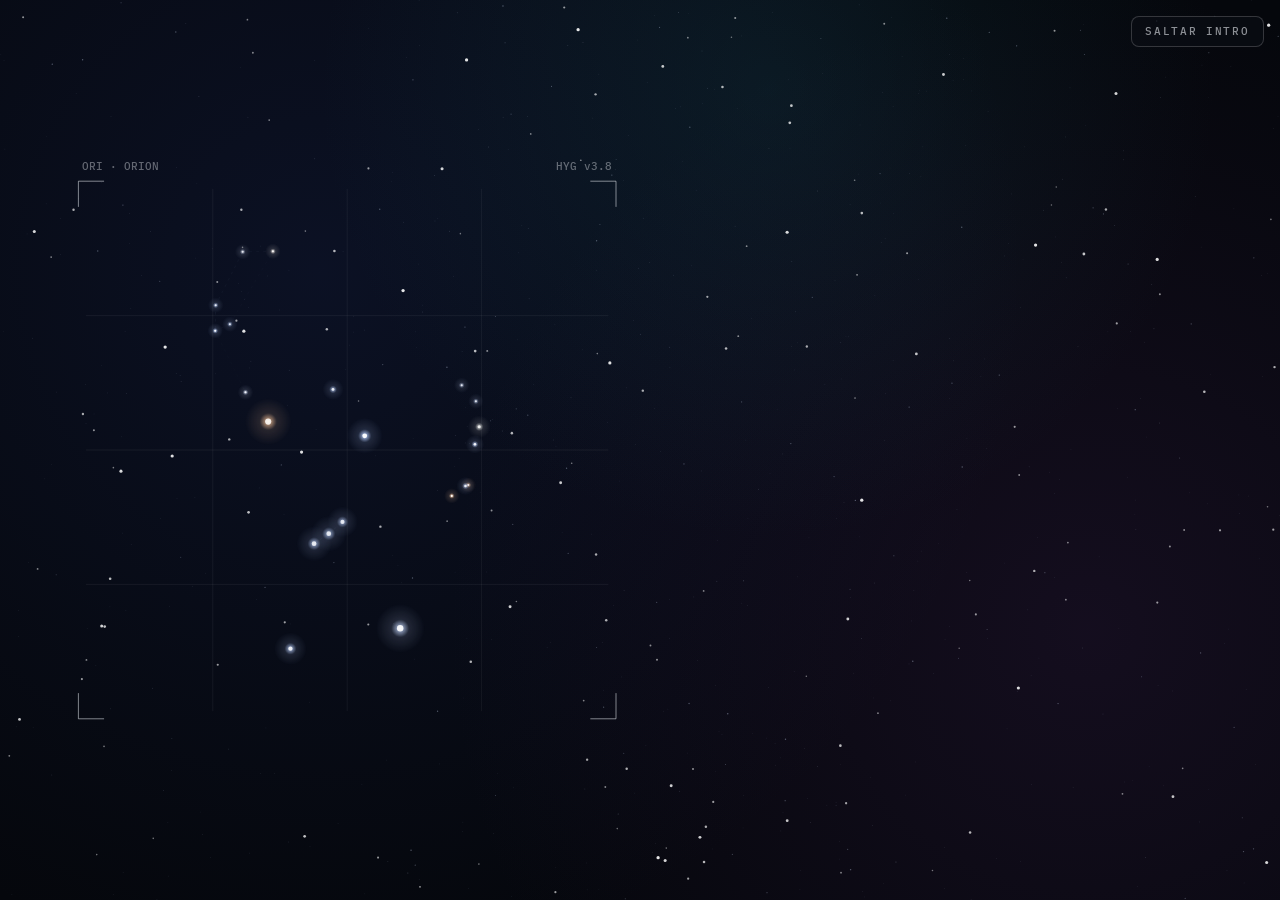
==== commit 29f1b800: "Intro: el logo se teje en el centro, sube y el nombre baja a su sitio debajo Co-Authored-By: Claude " ====
--- a/intro.html
+++ b/intro.html
@@ -35,6 +35,7 @@
 
   .final { position: fixed; left: 0; right: 0; text-align: center; padding: 0 16px; pointer-events: none; }
   .final > * { opacity: 0; transform: translateY(16px); transition: opacity 1s ease, transform 1.1s cubic-bezier(.2, .8, .2, 1); }
+  .final > .marca { transform: translateY(-28px); } /* el nombre baja desde el logo */
   .final.visible > * { opacity: 1; transform: none; }
   .final.visible > :nth-child(2) { transition-delay: .35s; }
   .final.visible > :nth-child(3) { transition-delay: .8s; }
@@ -116,7 +117,8 @@
   vuelven: 3.7,           // y vuelven una a una (0,15 s entre una y otra)
   hilos: 8.0,             // hilos de luz (0,17 s entre uno y otro)
   llamada: 13.2, reunir: [14.2, 15.6], destello: 15.6, nebulosa: [15.8, 18.6],
-  apagar: [19.4, 20.6], logo: 20.4, fin: 23.4,
+  apagar: [19.4, 20.6], logo: 20.4, // el logo se teje en el centro
+  sube: [23.4, 24.8], fin: 24.2,  // luego sube y el nombre baja a su sitio debajo
 };
 const ESCENA = [[2.4, 7.6], [7.6, 13.0], [13.0, 19.4]];
 
@@ -286,7 +288,10 @@
 // El símbolo del logo: cuatro cuartos de 8 hilos, tejidos uno a uno, como en la entrada del juego.
 function logo(t) {
   const u0 = G.logo; if (t < u0) return;
-  const lado = Math.min(Math.min(W, H) * .36, 230), cx = W / 2, cy = (vertical ? H * .5 : H * .56) - lado * .72, k = lado / 100;
+  const lado = Math.min(Math.min(W, H) * .36, 230), cx = W / 2, k = lado / 100;
+  // se teje en el centro de la pantalla y después sube para dejar sitio al nombre
+  const arriba = (vertical ? H * .5 : H * .56) - lado * .72;
+  const cy = H / 2 + (arriba - H / 2) * suave(tramo(t, G.sube[0], G.sube[1]));
   ctx.lineCap = 'round'; ctx.lineWidth = Math.max(.7, .5 * k); ctx.strokeStyle = 'rgba(220,227,240,.95)';
   let i = 0;
   for (let j = 0; j < 8; j++) {
